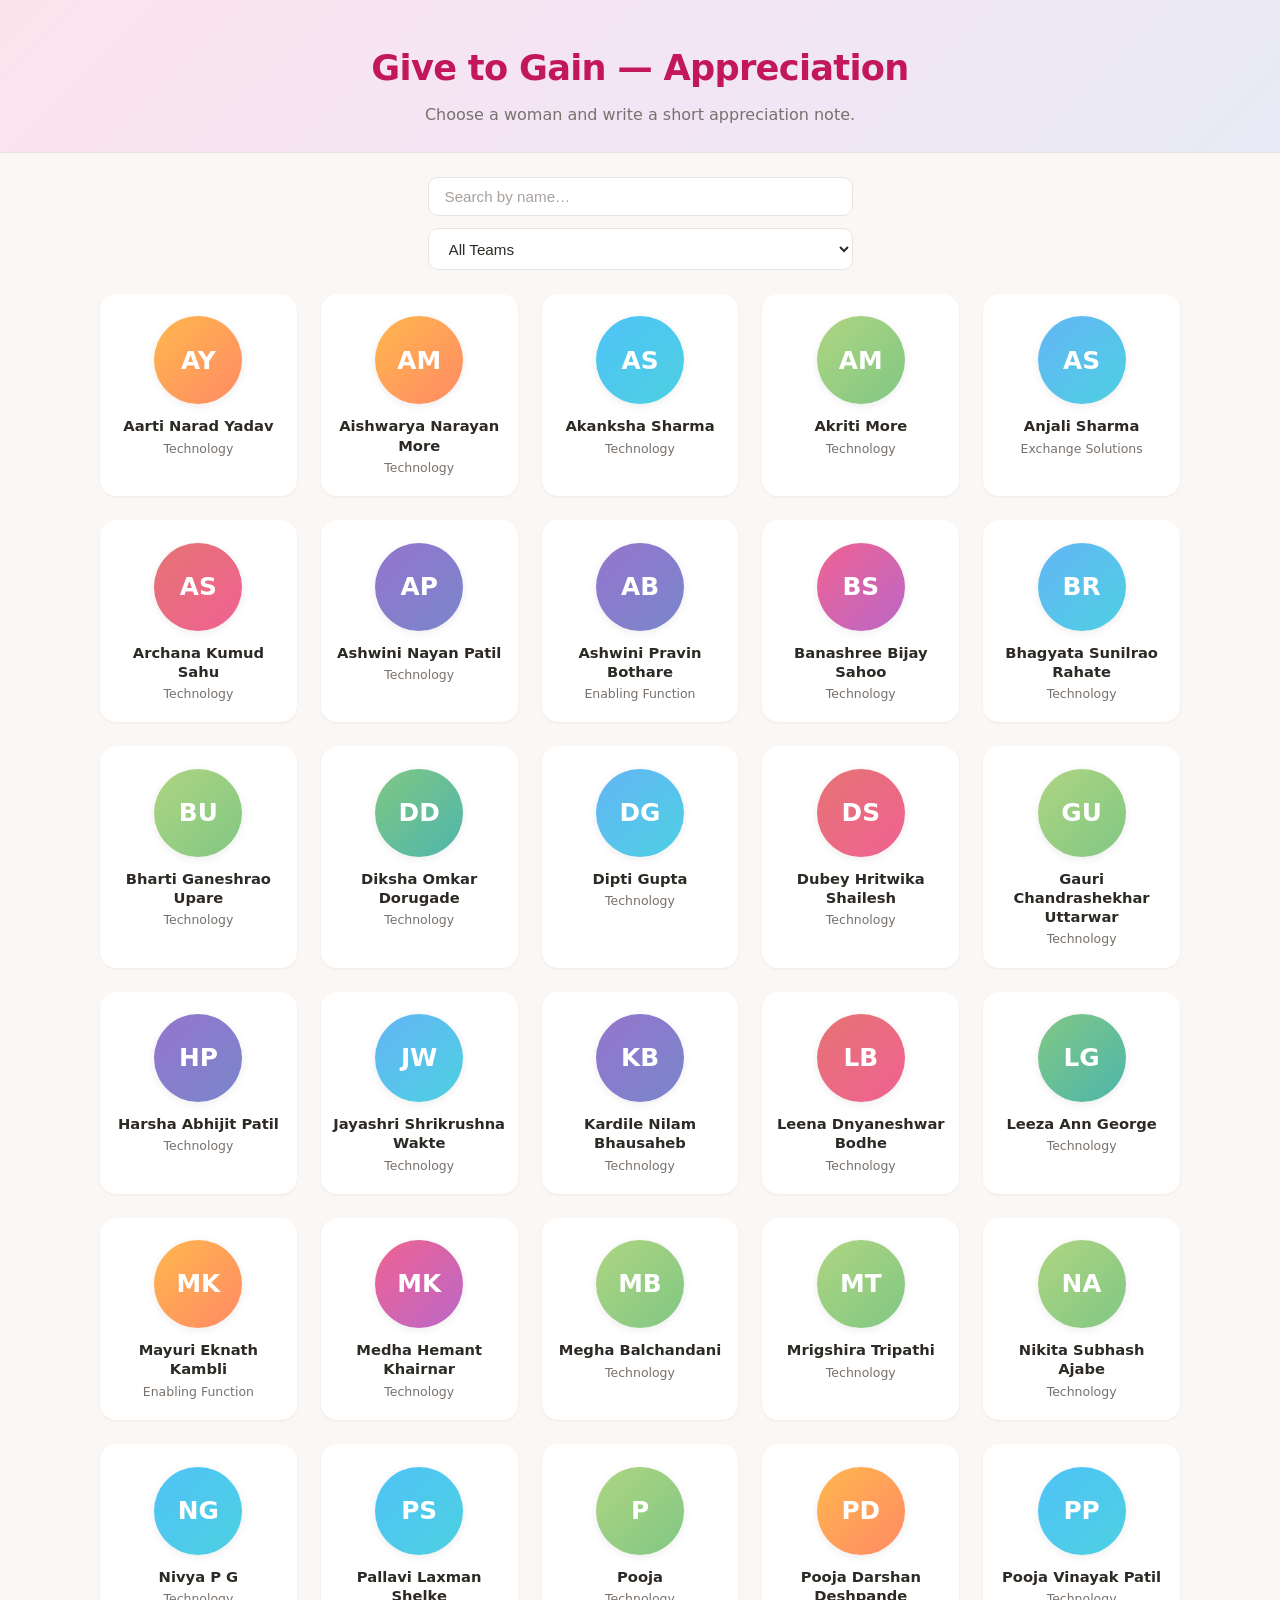
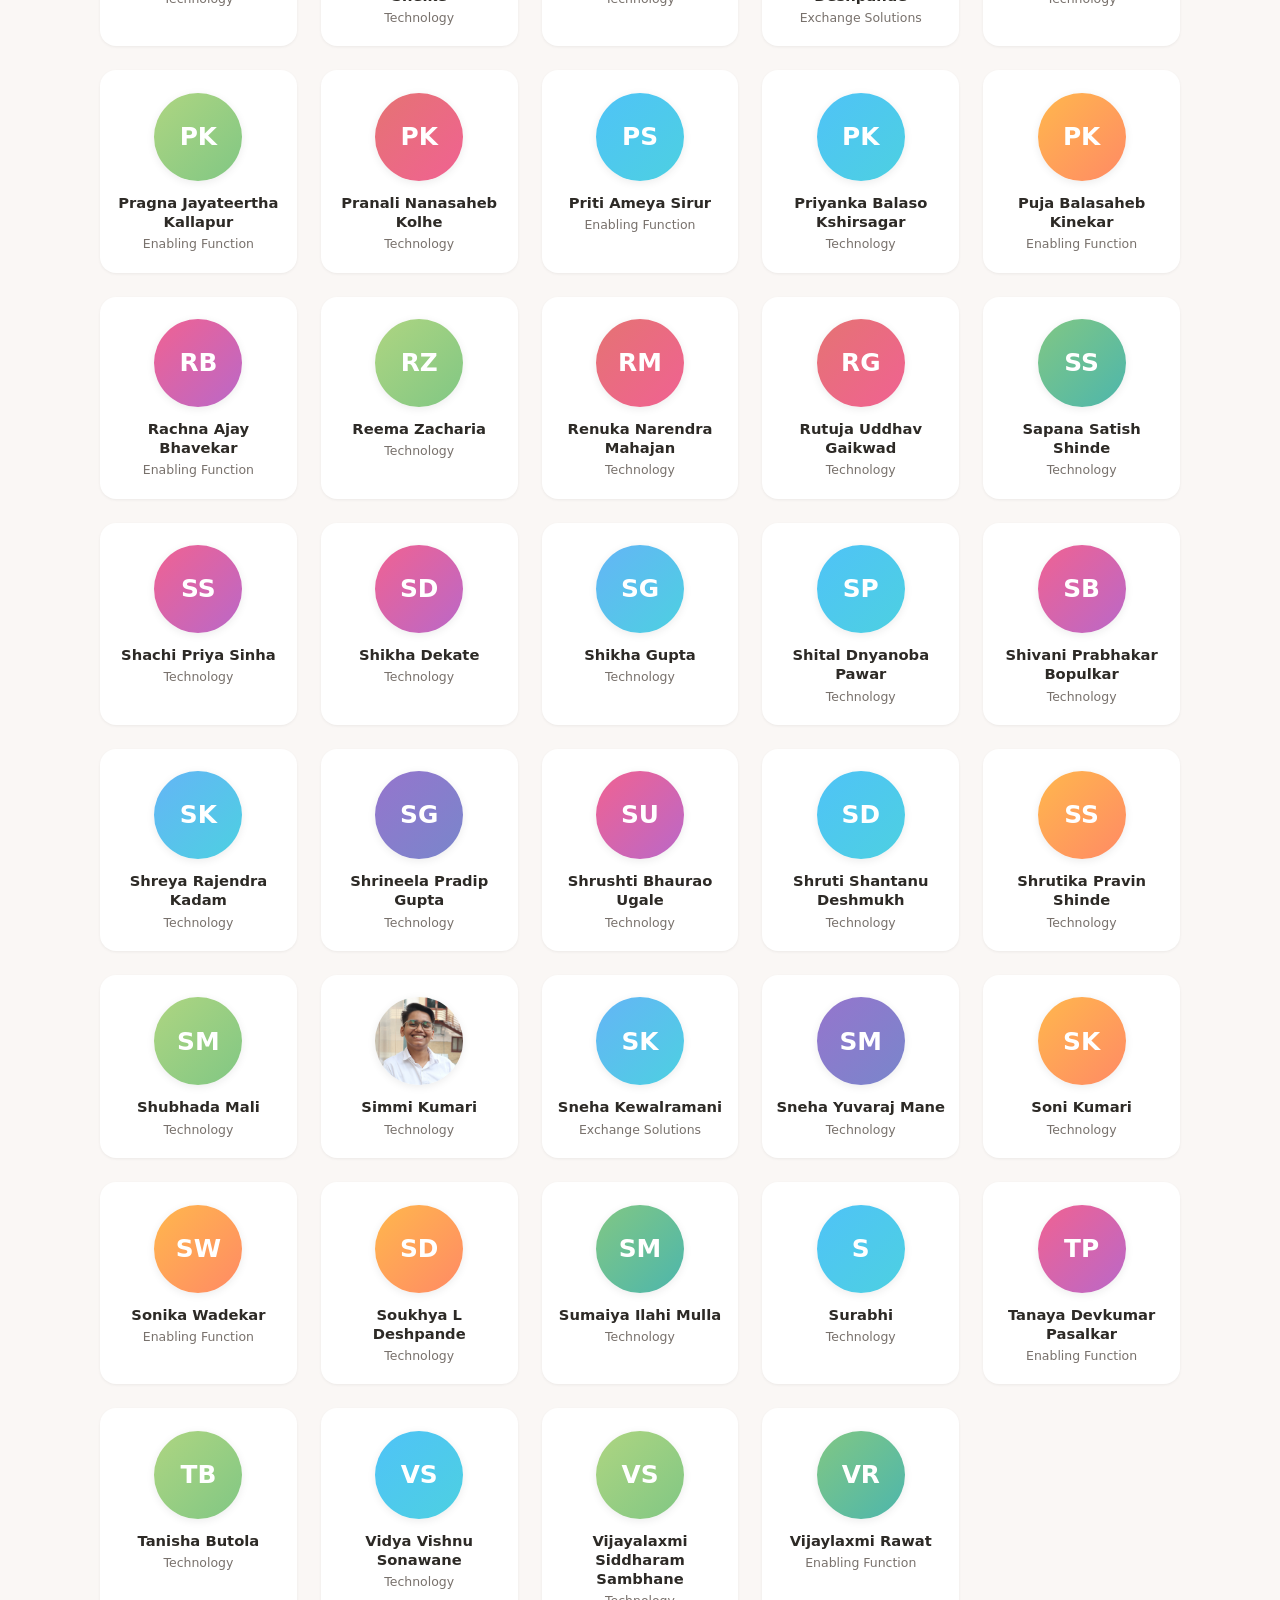
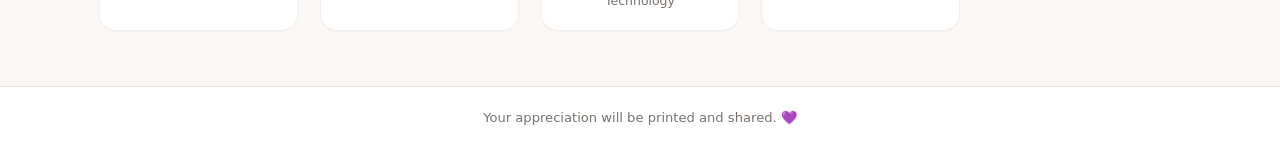
==== index.html @ d94547ea "first commit" ====
<!DOCTYPE html>
<html lang="en">
<head>
  <meta charset="UTF-8" />
  <meta name="viewport" content="width=device-width, initial-scale=1.0" />
  <title>Give to Gain — Women's Day Appreciation</title>
  <link rel="stylesheet" href="styles.css" />
  <link rel="icon" href="data:image/svg+xml,<svg xmlns='http://www.w3.org/2000/svg' viewBox='0 0 100 100'><text y='.9em' font-size='90'>💐</text></svg>" />
</head>
<body>

  <header class="site-header">
    <h1>Give to Gain — Appreciation</h1>
    <p class="subtitle">Choose a woman and write a short appreciation note.</p>
  </header>

  <div class="controls">
    <input
      type="text"
      id="search"
      placeholder="Search by name…"
      aria-label="Search by name"
    />
    <select id="team-filter" aria-label="Filter by team" hidden>
      <option value="">All Teams</option>
    </select>
  </div>

  <main class="grid-container">
    <div class="card-grid" id="card-grid"></div>
  </main>

  <footer class="site-footer">
    Your appreciation will be printed and shared. 💜
  </footer>

  <div class="toast-container" id="toast-container"></div>

  <script src="script.js"></script>
</body>
</html>
---- styles.css ----
/* ── Base & Reset ─────────────────────────────────────────── */
*,
*::before,
*::after {
  margin: 0;
  padding: 0;
  box-sizing: border-box;
}

:root {
  --clr-bg: #faf7f5;
  --clr-surface: #ffffff;
  --clr-text: #2d2a26;
  --clr-text-muted: #78716c;
  --clr-accent: #c2185b;
  --clr-accent-light: #f8bbd0;
  --clr-border: #e7e5e4;
  --radius: 16px;
  --shadow-sm: 0 1px 3px rgba(0, 0, 0, 0.06);
  --shadow-md: 0 4px 14px rgba(0, 0, 0, 0.08);
  --shadow-lg: 0 8px 30px rgba(0, 0, 0, 0.12);
  --transition: 0.25s cubic-bezier(0.4, 0, 0.2, 1);
}

html {
  font-size: 16px;
  scroll-behavior: smooth;
}

body {
  font-family: 'Segoe UI', system-ui, -apple-system, sans-serif;
  background: var(--clr-bg);
  color: var(--clr-text);
  line-height: 1.6;
  min-height: 100vh;
  display: flex;
  flex-direction: column;
}

/* ── Header ──────────────────────────────────────────────── */
.site-header {
  text-align: center;
  padding: 2.5rem 1.25rem 1.5rem;
  background: linear-gradient(135deg, #fce4ec 0%, #f3e5f5 50%, #e8eaf6 100%);
  border-bottom: 1px solid var(--clr-border);
}

.site-header h1 {
  font-size: 1.85rem;
  font-weight: 700;
  color: var(--clr-accent);
  letter-spacing: -0.02em;
}

.site-header .subtitle {
  margin-top: 0.35rem;
  font-size: 1rem;
  color: var(--clr-text-muted);
  max-width: 480px;
  margin-inline: auto;
}

/* ── Controls bar ────────────────────────────────────────── */
.controls {
  max-width: 960px;
  margin: 1.5rem auto 0;
  padding: 0 1.25rem;
  display: flex;
  flex-wrap: wrap;
  gap: 0.75rem;
}

.controls input[type="text"],
.controls select {
  flex: 1 1 200px;
  padding: 0.65rem 1rem;
  font-size: 0.95rem;
  border: 1px solid var(--clr-border);
  border-radius: 10px;
  background: var(--clr-surface);
  color: var(--clr-text);
  transition: border var(--transition), box-shadow var(--transition);
}

.controls input[type="text"]:focus,
.controls select:focus {
  outline: none;
  border-color: var(--clr-accent);
  box-shadow: 0 0 0 3px rgba(194, 24, 91, 0.15);
}

.controls input[type="text"]::placeholder {
  color: #a8a29e;
}

/* ── Grid ────────────────────────────────────────────────── */
.grid-container {
  flex: 1;
  max-width: 1120px;
  margin: 1.5rem auto;
  padding: 0 1.25rem 2rem;
  width: 100%;
}

.card-grid {
  display: grid;
  grid-template-columns: repeat(auto-fill, minmax(150px, 1fr));
  gap: 1.25rem;
}

.empty-state {
  grid-column: 1 / -1;
  text-align: center;
  padding: 3rem 1rem;
  color: var(--clr-text-muted);
  font-size: 1.05rem;
}

/* ── Card ────────────────────────────────────────────────── */
.card {
  position: relative;
  background: var(--clr-surface);
  border-radius: var(--radius);
  box-shadow: var(--shadow-sm);
  overflow: hidden;
  cursor: pointer;
  transition: transform var(--transition), box-shadow var(--transition);
  display: flex;
  flex-direction: column;
  align-items: center;
  padding: 1.4rem 0.75rem 1.15rem;
  text-decoration: none;
  color: inherit;
  outline-offset: 3px;
}

.card:hover,
.card:focus-visible {
  transform: translateY(-4px) scale(1.02);
  box-shadow: var(--shadow-lg);
}

.card:focus-visible {
  outline: 2px solid var(--clr-accent);
}

.card:active {
  transform: translateY(-1px) scale(1.0);
  box-shadow: var(--shadow-md);
}

/* ── Avatar (shared) ─────────────────────────────────────── */
.avatar-wrap {
  width: 88px;
  height: 88px;
  border-radius: 50%;
  overflow: hidden;
  flex-shrink: 0;
  margin-bottom: 0.75rem;
  box-shadow: 0 2px 8px rgba(0, 0, 0, 0.08);
}

.avatar-wrap img {
  width: 100%;
  height: 100%;
  object-fit: cover;
  display: block;
}

.avatar-initials {
  width: 100%;
  height: 100%;
  display: flex;
  align-items: center;
  justify-content: center;
  font-size: 1.55rem;
  font-weight: 600;
  color: #fff;
  user-select: none;
}

/* Gradient palette for initials avatars */
.grad-0 { background: linear-gradient(135deg, #f06292, #ba68c8); }
.grad-1 { background: linear-gradient(135deg, #64b5f6, #4dd0e1); }
.grad-2 { background: linear-gradient(135deg, #ffb74d, #ff8a65); }
.grad-3 { background: linear-gradient(135deg, #81c784, #4db6ac); }
.grad-4 { background: linear-gradient(135deg, #9575cd, #7986cb); }
.grad-5 { background: linear-gradient(135deg, #e57373, #f06292); }
.grad-6 { background: linear-gradient(135deg, #4fc3f7, #4dd0e1); }
.grad-7 { background: linear-gradient(135deg, #aed581, #81c784); }

/* ── Card text ───────────────────────────────────────────── */
.card-name {
  font-size: 0.92rem;
  font-weight: 600;
  text-align: center;
  line-height: 1.3;
}

.card-team {
  font-size: 0.78rem;
  color: var(--clr-text-muted);
  margin-top: 0.2rem;
  text-align: center;
}

/* ── Copy-link button ────────────────────────────────────── */
.copy-btn {
  position: absolute;
  top: 8px;
  right: 8px;
  width: 30px;
  height: 30px;
  border: none;
  border-radius: 8px;
  background: rgba(255, 255, 255, 0.85);
  backdrop-filter: blur(4px);
  cursor: pointer;
  display: flex;
  align-items: center;
  justify-content: center;
  opacity: 0;
  transition: opacity var(--transition), background var(--transition);
  color: var(--clr-text-muted);
  z-index: 2;
}

.card:hover .copy-btn,
.card:focus-within .copy-btn {
  opacity: 1;
}

.copy-btn:hover {
  background: var(--clr-accent-light);
  color: var(--clr-accent);
}

.copy-btn:focus-visible {
  opacity: 1;
  outline: 2px solid var(--clr-accent);
  outline-offset: 2px;
}

.copy-btn svg {
  width: 16px;
  height: 16px;
}

/* ── Toast ────────────────────────────────────────────────── */
.toast-container {
  position: fixed;
  bottom: 1.5rem;
  left: 50%;
  transform: translateX(-50%);
  z-index: 1000;
  display: flex;
  flex-direction: column;
  align-items: center;
  gap: 0.5rem;
  pointer-events: none;
}

.toast {
  background: var(--clr-text);
  color: #fff;
  padding: 0.55rem 1.1rem;
  border-radius: 10px;
  font-size: 0.85rem;
  box-shadow: var(--shadow-md);
  animation: toast-in 0.3s ease, toast-out 0.3s ease 1.8s forwards;
}

@keyframes toast-in {
  from { opacity: 0; transform: translateY(12px); }
  to   { opacity: 1; transform: translateY(0); }
}

@keyframes toast-out {
  from { opacity: 1; transform: translateY(0); }
  to   { opacity: 0; transform: translateY(-8px); }
}

/* ── Footer ──────────────────────────────────────────────── */
.site-footer {
  text-align: center;
  padding: 1.25rem 1rem;
  font-size: 0.82rem;
  color: var(--clr-text-muted);
  border-top: 1px solid var(--clr-border);
  background: var(--clr-surface);
}

/* ── Responsive ──────────────────────────────────────────── */
@media (min-width: 480px) {
  .card-grid {
    grid-template-columns: repeat(auto-fill, minmax(160px, 1fr));
  }
}

@media (min-width: 768px) {
  .site-header h1 {
    font-size: 2.2rem;
  }
  .card-grid {
    grid-template-columns: repeat(auto-fill, minmax(170px, 1fr));
    gap: 1.5rem;
  }
}

@media (min-width: 1024px) {
  .card-grid {
    grid-template-columns: repeat(auto-fill, minmax(175px, 1fr));
  }
}
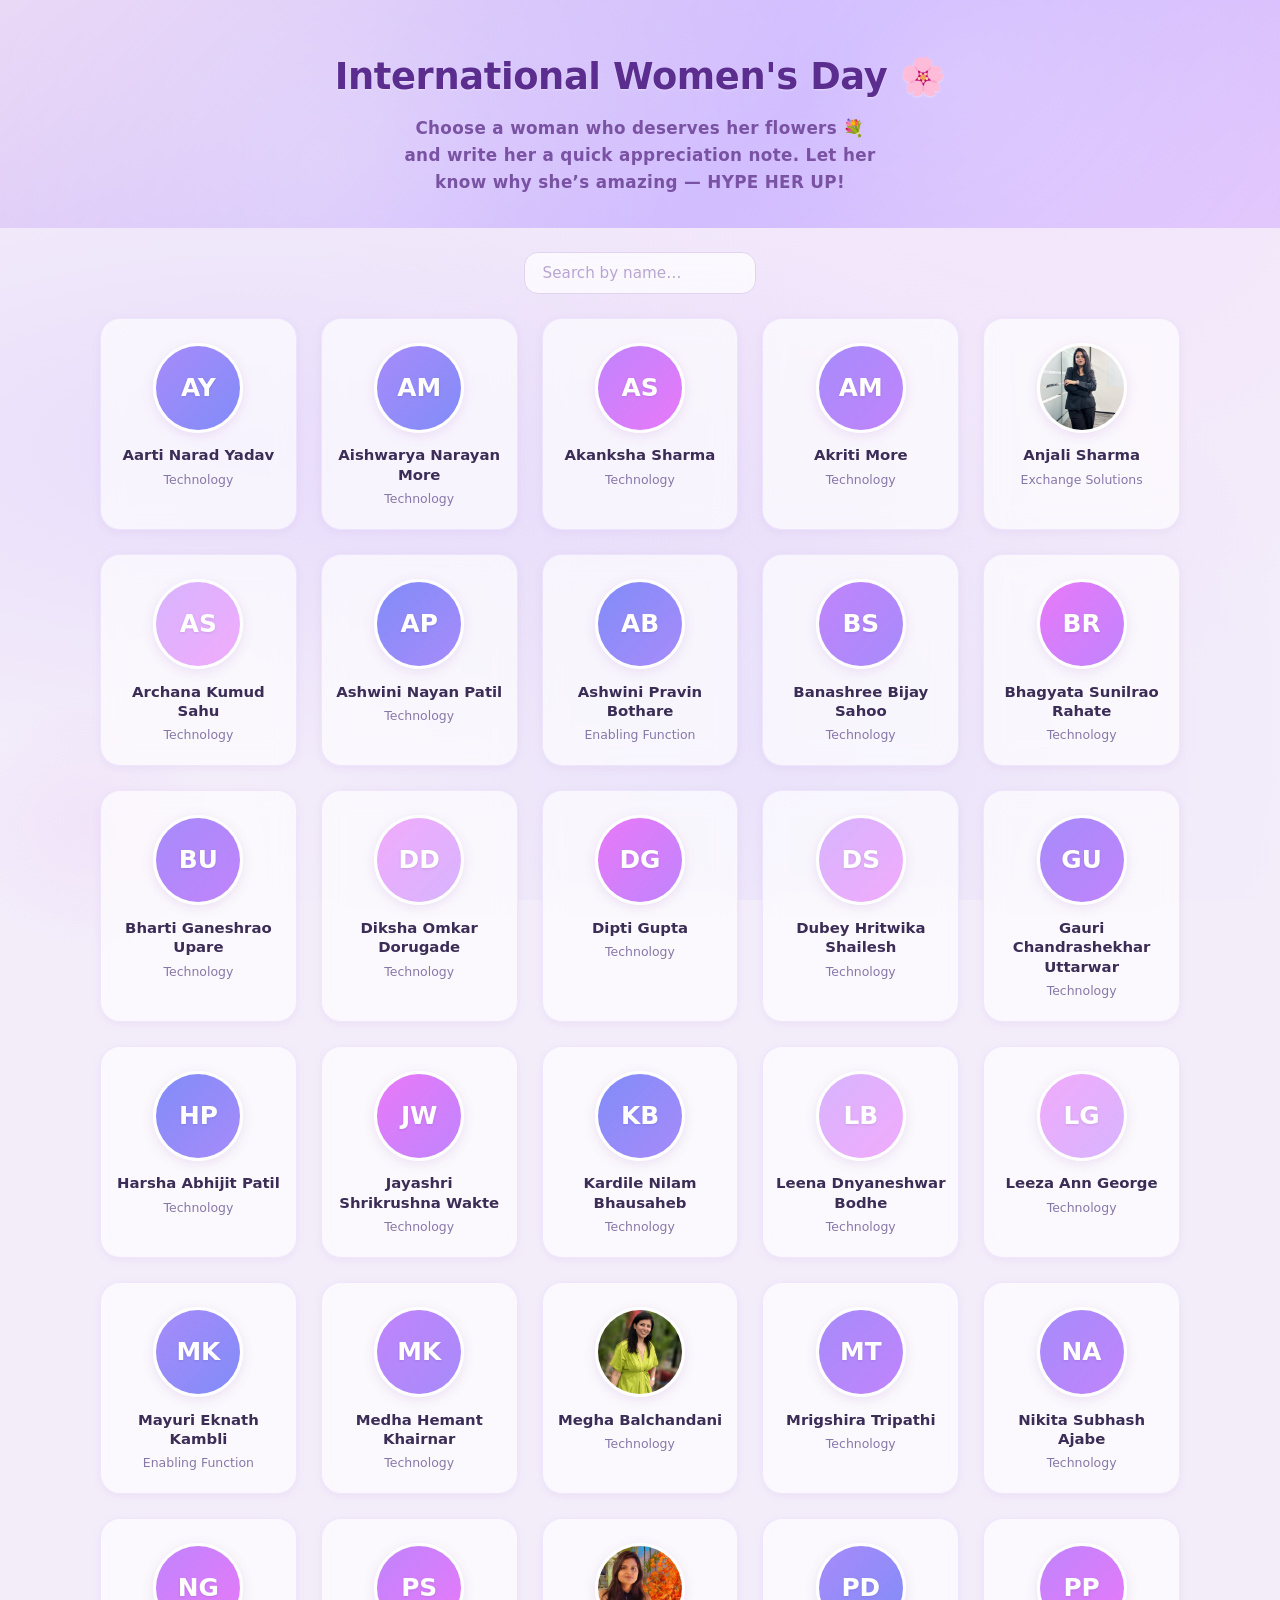
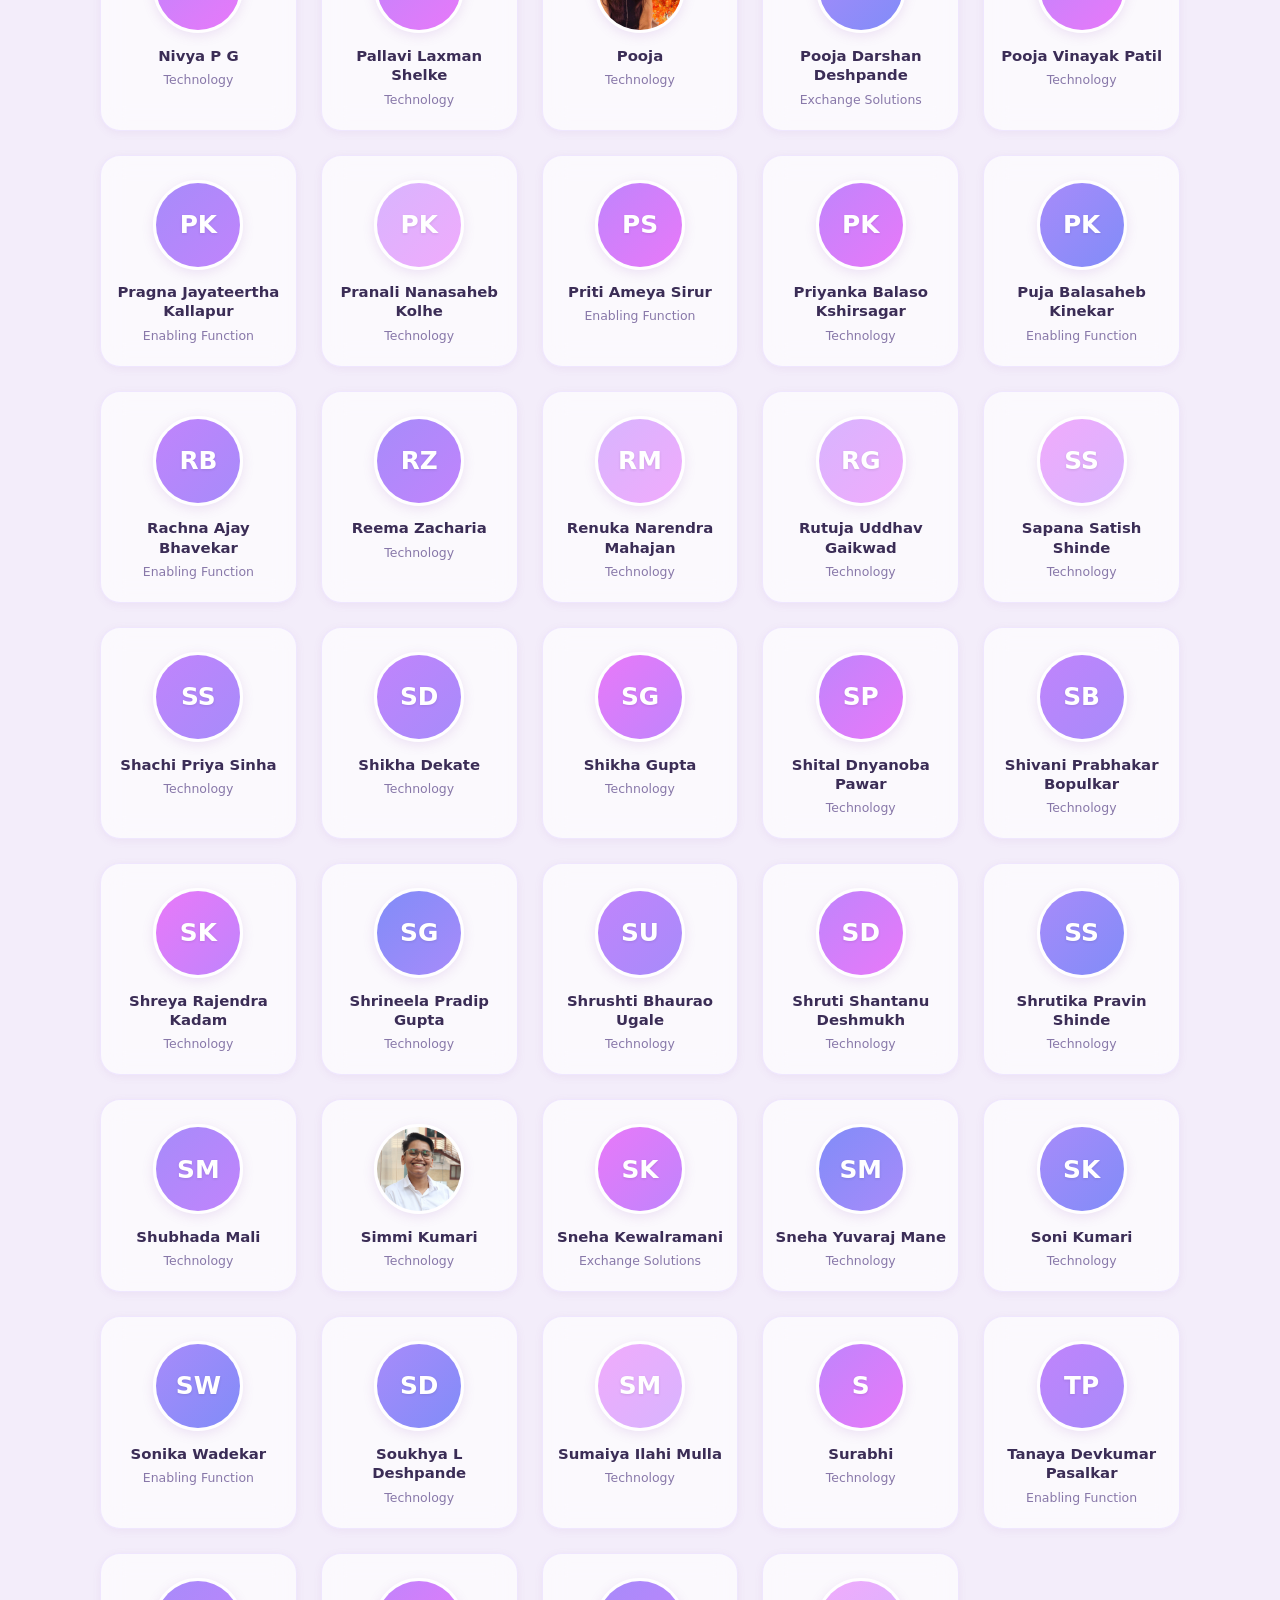
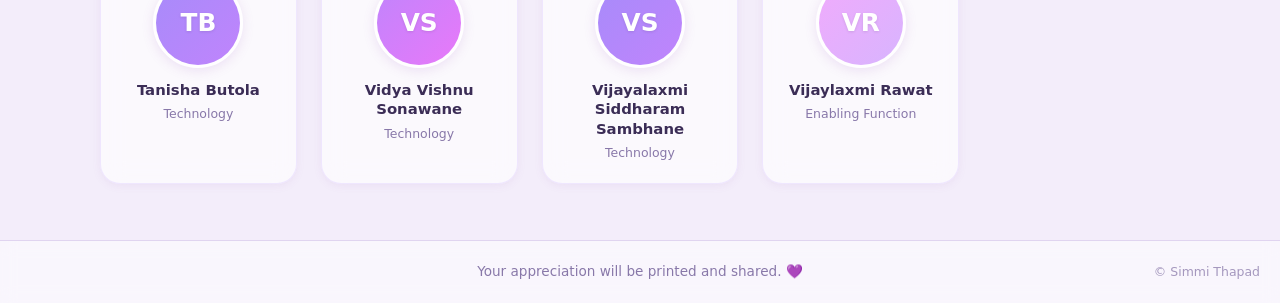
==== commit 7bbed6c0: "first commit" ====
--- a/index.html
+++ b/index.html
@@ -10,8 +10,9 @@
 <body>
 
   <header class="site-header">
-    <h1>Give to Gain — Appreciation</h1>
-    <p class="subtitle">Choose a woman and write a short appreciation note.</p>
+    <h1 class="header-emoji">International Women's Day 🌸</h1>
+    <p class="subtitle">Choose a woman who deserves her flowers 💐 and write her a quick appreciation note.
+      Let her know why she’s amazing — HYPE HER UP!</p>
   </header>
 
   <div class="controls">
@@ -21,7 +22,7 @@
       placeholder="Search by name…"
       aria-label="Search by name"
     />
-    <select id="team-filter" aria-label="Filter by team" hidden>
+    <select id="team-filter" aria-label="Filter by team" hidden style="display:none !important;">
       <option value="">All Teams</option>
     </select>
   </div>
@@ -32,6 +33,7 @@
 
   <footer class="site-footer">
     Your appreciation will be printed and shared. 💜
+    <span class="copyright">© Simmi Thapad</span>
   </footer>
 
   <div class="toast-container" id="toast-container"></div>
--- a/styles.css
+++ b/styles.css
@@ -7,19 +7,27 @@
   box-sizing: border-box;
 }
 
+@import url('https://fonts.googleapis.com/css2?family=Quicksand:wght@400;500;600;700&display=swap');
+
 :root {
-  --clr-bg: #faf7f5;
-  --clr-surface: #ffffff;
-  --clr-text: #2d2a26;
-  --clr-text-muted: #78716c;
-  --clr-accent: #c2185b;
-  --clr-accent-light: #f8bbd0;
-  --clr-border: #e7e5e4;
-  --radius: 16px;
-  --shadow-sm: 0 1px 3px rgba(0, 0, 0, 0.06);
-  --shadow-md: 0 4px 14px rgba(0, 0, 0, 0.08);
-  --shadow-lg: 0 8px 30px rgba(0, 0, 0, 0.12);
-  --transition: 0.25s cubic-bezier(0.4, 0, 0.2, 1);
+  --clr-bg: #f3edfa;
+  --clr-surface: #ffffffcc;
+  --clr-text: #3b2d56;
+  --clr-text-muted: #8878a9;
+  --clr-accent: #9b59b6;
+  --clr-accent-light: #e8d5f5;
+  --clr-accent-glow: rgba(155, 89, 182, 0.2);
+  --clr-border: #e0d4f0;
+  --clr-lavender: #c9b1ff;
+  --clr-soft-pink: #f2d9f7;
+  --clr-lilac: #dcc8f5;
+  --radius: 20px;
+  --radius-lg: 28px;
+  --shadow-sm: 0 2px 8px rgba(155, 89, 182, 0.08);
+  --shadow-md: 0 6px 20px rgba(155, 89, 182, 0.12);
+  --shadow-lg: 0 12px 36px rgba(155, 89, 182, 0.16);
+  --shadow-glow: 0 0 20px rgba(155, 89, 182, 0.1);
+  --transition: 0.3s cubic-bezier(0.4, 0, 0.2, 1);
 }
 
 html {
@@ -28,8 +36,13 @@
 }
 
 body {
-  font-family: 'Segoe UI', system-ui, -apple-system, sans-serif;
+  font-family: 'Quicksand', 'Segoe UI', system-ui, -apple-system, sans-serif;
   background: var(--clr-bg);
+  background-image:
+    radial-gradient(ellipse at 20% 50%, rgba(200, 170, 255, 0.25) 0%, transparent 50%),
+    radial-gradient(ellipse at 80% 20%, rgba(240, 200, 255, 0.2) 0%, transparent 50%),
+    radial-gradient(ellipse at 60% 80%, rgba(180, 160, 255, 0.15) 0%, transparent 50%);
+  background-attachment: fixed;
   color: var(--clr-text);
   line-height: 1.6;
   min-height: 100vh;
@@ -37,31 +50,94 @@
   flex-direction: column;
 }
 
+/* ── Floating decorative dots ────────────────────────────── */
+body::before,
+body::after {
+  content: '';
+  position: fixed;
+  border-radius: 50%;
+  pointer-events: none;
+  z-index: 0;
+  opacity: 0.15;
+}
+
+body::before {
+  width: 300px;
+  height: 300px;
+  background: radial-gradient(circle, #c9b1ff, transparent 70%);
+  top: -80px;
+  right: -60px;
+}
+
+body::after {
+  width: 250px;
+  height: 250px;
+  background: radial-gradient(circle, #e8b4f8, transparent 70%);
+  bottom: -50px;
+  left: -40px;
+}
+
 /* ── Header ──────────────────────────────────────────────── */
 .site-header {
+  position: relative;
   text-align: center;
-  padding: 2.5rem 1.25rem 1.5rem;
-  background: linear-gradient(135deg, #fce4ec 0%, #f3e5f5 50%, #e8eaf6 100%);
-  border-bottom: 1px solid var(--clr-border);
+  padding: 3rem 1.25rem 2rem;
+  background: linear-gradient(135deg, #e8d5f5 0%, #d4bff9 30%, #c9b1ff 60%, #e0c3fc 100%);
+  border-bottom: none;
+  overflow: hidden;
+  z-index: 1;
+}
+
+.site-header::before {
+  content: '';
+  position: absolute;
+  inset: 0;
+  background:
+    radial-gradient(circle at 25% 70%, rgba(255, 255, 255, 0.3) 0%, transparent 50%),
+    radial-gradient(circle at 75% 30%, rgba(255, 255, 255, 0.25) 0%, transparent 50%);
+  pointer-events: none;
+}
+
+.site-header::after {
+  content: none;
+}
+
+.header-emoji {
+  position: relative;
+  font-size: 2rem;
+  margin-bottom: 0.3rem;
+  animation: float 3s ease-in-out infinite;
+}
+
+@keyframes float {
+  0%, 100% { transform: translateY(0); }
+  50%      { transform: translateY(-6px); }
 }
 
 .site-header h1 {
-  font-size: 1.85rem;
+  position: relative;
+  font-size: 2rem;
   font-weight: 700;
-  color: var(--clr-accent);
-  letter-spacing: -0.02em;
+  color: #5b2d8e;
+  letter-spacing: -0.01em;
+  text-shadow: 0 1px 2px rgba(255, 255, 255, 0.4);
 }
 
 .site-header .subtitle {
-  margin-top: 0.35rem;
-  font-size: 1rem;
-  color: var(--clr-text-muted);
+  position: relative;
+  margin-top: 0.5rem;
+  font-size: 1.05rem;
+  font-weight: 600;
+  color: #7a52a3;
   max-width: 480px;
   margin-inline: auto;
+  letter-spacing: 0.02em;
 }
 
 /* ── Controls bar ────────────────────────────────────────── */
 .controls {
+  position: relative;
+  z-index: 1;
   max-width: 960px;
   margin: 1.5rem auto 0;
   padding: 0 1.25rem;
@@ -73,28 +149,33 @@
 .controls input[type="text"],
 .controls select {
   flex: 1 1 200px;
-  padding: 0.65rem 1rem;
+  padding: 0.7rem 1.1rem;
   font-size: 0.95rem;
-  border: 1px solid var(--clr-border);
-  border-radius: 10px;
-  background: var(--clr-surface);
+  font-family: inherit;
+  border: 1.5px solid var(--clr-border);
+  border-radius: 14px;
+  background: rgba(255, 255, 255, 0.7);
+  backdrop-filter: blur(8px);
   color: var(--clr-text);
-  transition: border var(--transition), box-shadow var(--transition);
+  transition: border var(--transition), box-shadow var(--transition), background var(--transition);
 }
 
 .controls input[type="text"]:focus,
 .controls select:focus {
   outline: none;
-  border-color: var(--clr-accent);
-  box-shadow: 0 0 0 3px rgba(194, 24, 91, 0.15);
+  border-color: var(--clr-lavender);
+  background: rgba(255, 255, 255, 0.9);
+  box-shadow: 0 0 0 3px var(--clr-accent-glow), var(--shadow-glow);
 }
 
 .controls input[type="text"]::placeholder {
-  color: #a8a29e;
+  color: #b8a5d3;
 }
 
 /* ── Grid ────────────────────────────────────────────────── */
 .grid-container {
+  position: relative;
+  z-index: 1;
   flex: 1;
   max-width: 1120px;
   margin: 1.5rem auto;
@@ -114,21 +195,24 @@
   padding: 3rem 1rem;
   color: var(--clr-text-muted);
   font-size: 1.05rem;
+  font-weight: 500;
 }
 
 /* ── Card ────────────────────────────────────────────────── */
 .card {
   position: relative;
-  background: var(--clr-surface);
+  background: rgba(255, 255, 255, 0.65);
+  backdrop-filter: blur(12px);
+  border: 1.5px solid rgba(201, 177, 255, 0.25);
   border-radius: var(--radius);
   box-shadow: var(--shadow-sm);
   overflow: hidden;
   cursor: pointer;
-  transition: transform var(--transition), box-shadow var(--transition);
+  transition: transform var(--transition), box-shadow var(--transition), border-color var(--transition), background var(--transition);
   display: flex;
   flex-direction: column;
   align-items: center;
-  padding: 1.4rem 0.75rem 1.15rem;
+  padding: 1.5rem 0.75rem 1.25rem;
   text-decoration: none;
   color: inherit;
   outline-offset: 3px;
@@ -136,8 +220,10 @@
 
 .card:hover,
 .card:focus-visible {
-  transform: translateY(-4px) scale(1.02);
-  box-shadow: var(--shadow-lg);
+  transform: translateY(-6px) scale(1.03);
+  box-shadow: var(--shadow-lg), var(--shadow-glow);
+  background: rgba(255, 255, 255, 0.85);
+  border-color: rgba(201, 177, 255, 0.5);
 }
 
 .card:focus-visible {
@@ -145,19 +231,26 @@
 }
 
 .card:active {
-  transform: translateY(-1px) scale(1.0);
+  transform: translateY(-2px) scale(1.01);
   box-shadow: var(--shadow-md);
 }
 
 /* ── Avatar (shared) ─────────────────────────────────────── */
 .avatar-wrap {
-  width: 88px;
-  height: 88px;
+  width: 90px;
+  height: 90px;
   border-radius: 50%;
   overflow: hidden;
   flex-shrink: 0;
-  margin-bottom: 0.75rem;
-  box-shadow: 0 2px 8px rgba(0, 0, 0, 0.08);
+  margin-bottom: 0.85rem;
+  box-shadow: 0 3px 12px rgba(155, 89, 182, 0.15);
+  border: 3px solid rgba(255, 255, 255, 0.8);
+  transition: transform var(--transition), box-shadow var(--transition);
+}
+
+.card:hover .avatar-wrap {
+  transform: scale(1.05);
+  box-shadow: 0 4px 16px rgba(155, 89, 182, 0.25);
 }
 
 .avatar-wrap img {
@@ -174,33 +267,36 @@
   align-items: center;
   justify-content: center;
   font-size: 1.55rem;
-  font-weight: 600;
+  font-weight: 700;
   color: #fff;
   user-select: none;
-}
-
-/* Gradient palette for initials avatars */
-.grad-0 { background: linear-gradient(135deg, #f06292, #ba68c8); }
-.grad-1 { background: linear-gradient(135deg, #64b5f6, #4dd0e1); }
-.grad-2 { background: linear-gradient(135deg, #ffb74d, #ff8a65); }
-.grad-3 { background: linear-gradient(135deg, #81c784, #4db6ac); }
-.grad-4 { background: linear-gradient(135deg, #9575cd, #7986cb); }
-.grad-5 { background: linear-gradient(135deg, #e57373, #f06292); }
-.grad-6 { background: linear-gradient(135deg, #4fc3f7, #4dd0e1); }
-.grad-7 { background: linear-gradient(135deg, #aed581, #81c784); }
+  text-shadow: 0 1px 3px rgba(0, 0, 0, 0.1);
+}
+
+/* Lavender-themed gradient palette for initials avatars */
+.grad-0 { background: linear-gradient(135deg, #c084fc, #a78bfa); }
+.grad-1 { background: linear-gradient(135deg, #e879f9, #c084fc); }
+.grad-2 { background: linear-gradient(135deg, #a78bfa, #818cf8); }
+.grad-3 { background: linear-gradient(135deg, #f0abfc, #d8b4fe); }
+.grad-4 { background: linear-gradient(135deg, #818cf8, #a78bfa); }
+.grad-5 { background: linear-gradient(135deg, #d8b4fe, #f0abfc); }
+.grad-6 { background: linear-gradient(135deg, #c084fc, #e879f9); }
+.grad-7 { background: linear-gradient(135deg, #a78bfa, #c084fc); }
 
 /* ── Card text ───────────────────────────────────────────── */
 .card-name {
-  font-size: 0.92rem;
-  font-weight: 600;
+  font-size: 0.93rem;
+  font-weight: 700;
   text-align: center;
   line-height: 1.3;
+  color: var(--clr-text);
 }
 
 .card-team {
   font-size: 0.78rem;
+  font-weight: 500;
   color: var(--clr-text-muted);
-  margin-top: 0.2rem;
+  margin-top: 0.25rem;
   text-align: center;
 }
 
@@ -209,18 +305,18 @@
   position: absolute;
   top: 8px;
   right: 8px;
-  width: 30px;
-  height: 30px;
+  width: 32px;
+  height: 32px;
   border: none;
-  border-radius: 8px;
-  background: rgba(255, 255, 255, 0.85);
-  backdrop-filter: blur(4px);
+  border-radius: 10px;
+  background: rgba(255, 255, 255, 0.8);
+  backdrop-filter: blur(6px);
   cursor: pointer;
   display: flex;
   align-items: center;
   justify-content: center;
   opacity: 0;
-  transition: opacity var(--transition), background var(--transition);
+  transition: opacity var(--transition), background var(--transition), transform var(--transition);
   color: var(--clr-text-muted);
   z-index: 2;
 }
@@ -233,6 +329,7 @@
 .copy-btn:hover {
   background: var(--clr-accent-light);
   color: var(--clr-accent);
+  transform: scale(1.1);
 }
 
 .copy-btn:focus-visible {
@@ -261,33 +358,64 @@
 }
 
 .toast {
-  background: var(--clr-text);
+  background: linear-gradient(135deg, #7c3aed, #9b59b6);
   color: #fff;
-  padding: 0.55rem 1.1rem;
-  border-radius: 10px;
+  padding: 0.6rem 1.2rem;
+  border-radius: 12px;
   font-size: 0.85rem;
+  font-weight: 600;
+  font-family: inherit;
   box-shadow: var(--shadow-md);
   animation: toast-in 0.3s ease, toast-out 0.3s ease 1.8s forwards;
 }
 
 @keyframes toast-in {
-  from { opacity: 0; transform: translateY(12px); }
-  to   { opacity: 1; transform: translateY(0); }
+  from { opacity: 0; transform: translateY(12px) scale(0.95); }
+  to   { opacity: 1; transform: translateY(0) scale(1); }
 }
 
 @keyframes toast-out {
-  from { opacity: 1; transform: translateY(0); }
-  to   { opacity: 0; transform: translateY(-8px); }
+  from { opacity: 1; transform: translateY(0) scale(1); }
+  to   { opacity: 0; transform: translateY(-8px) scale(0.95); }
 }
 
 /* ── Footer ──────────────────────────────────────────────── */
 .site-footer {
+  position: relative;
+  z-index: 1;
+  display: flex;
+  flex-direction: column;
+  align-items: center;
+  gap: 0.35rem;
+  padding: 1.25rem 1rem;
+  font-size: 0.85rem;
+  font-weight: 500;
+  color: var(--clr-text-muted);
+  border-top: 1.5px solid var(--clr-border);
+  background: rgba(255, 255, 255, 0.5);
+  backdrop-filter: blur(8px);
   text-align: center;
-  padding: 1.25rem 1rem;
-  font-size: 0.82rem;
+}
+
+.copyright {
+  font-size: 0.78rem;
   color: var(--clr-text-muted);
-  border-top: 1px solid var(--clr-border);
-  background: var(--clr-surface);
+  font-weight: 500;
+  opacity: 0.75;
+}
+
+@media (min-width: 600px) {
+  .site-footer {
+    flex-direction: row;
+    justify-content: center;
+  }
+
+  .copyright {
+    position: absolute;
+    right: 1.25rem;
+    top: 50%;
+    transform: translateY(-50%);
+  }
 }
 
 /* ── Responsive ──────────────────────────────────────────── */
@@ -299,7 +427,7 @@
 
 @media (min-width: 768px) {
   .site-header h1 {
-    font-size: 2.2rem;
+    font-size: 2.3rem;
   }
   .card-grid {
     grid-template-columns: repeat(auto-fill, minmax(170px, 1fr));
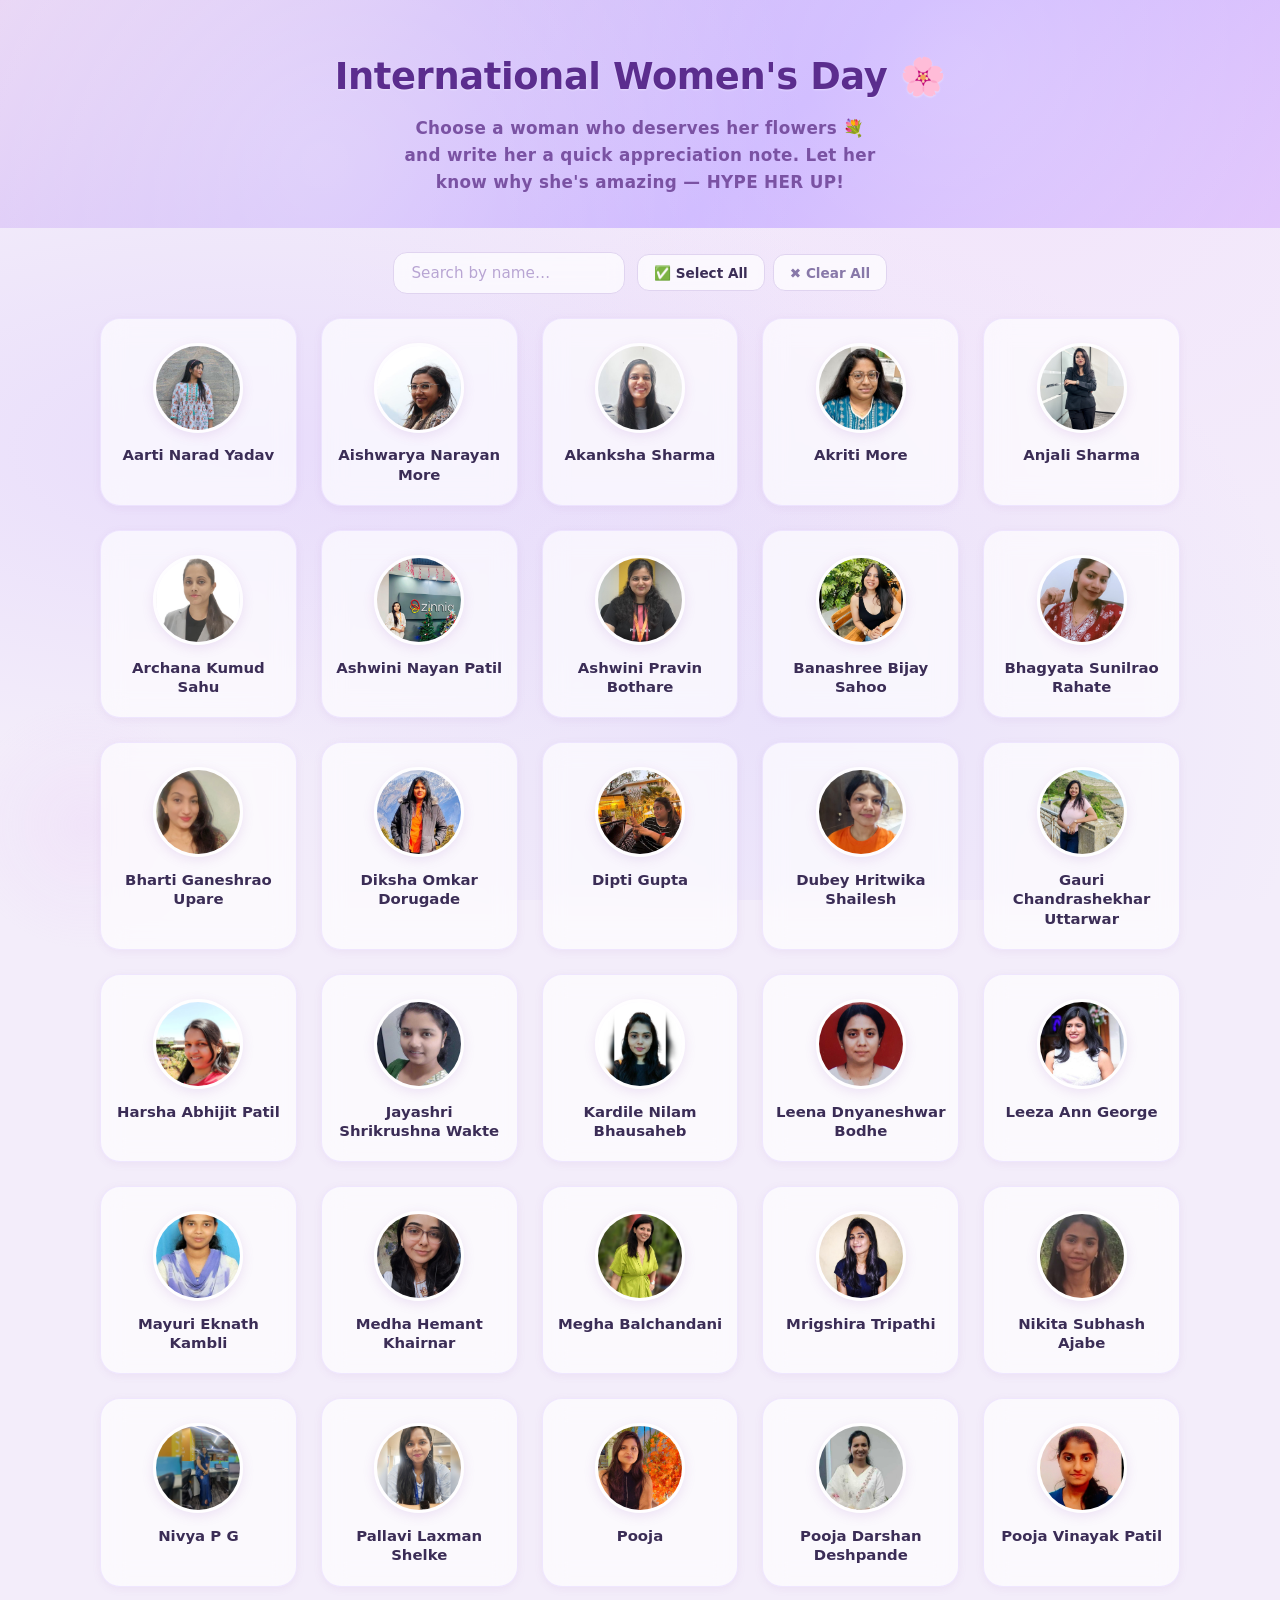
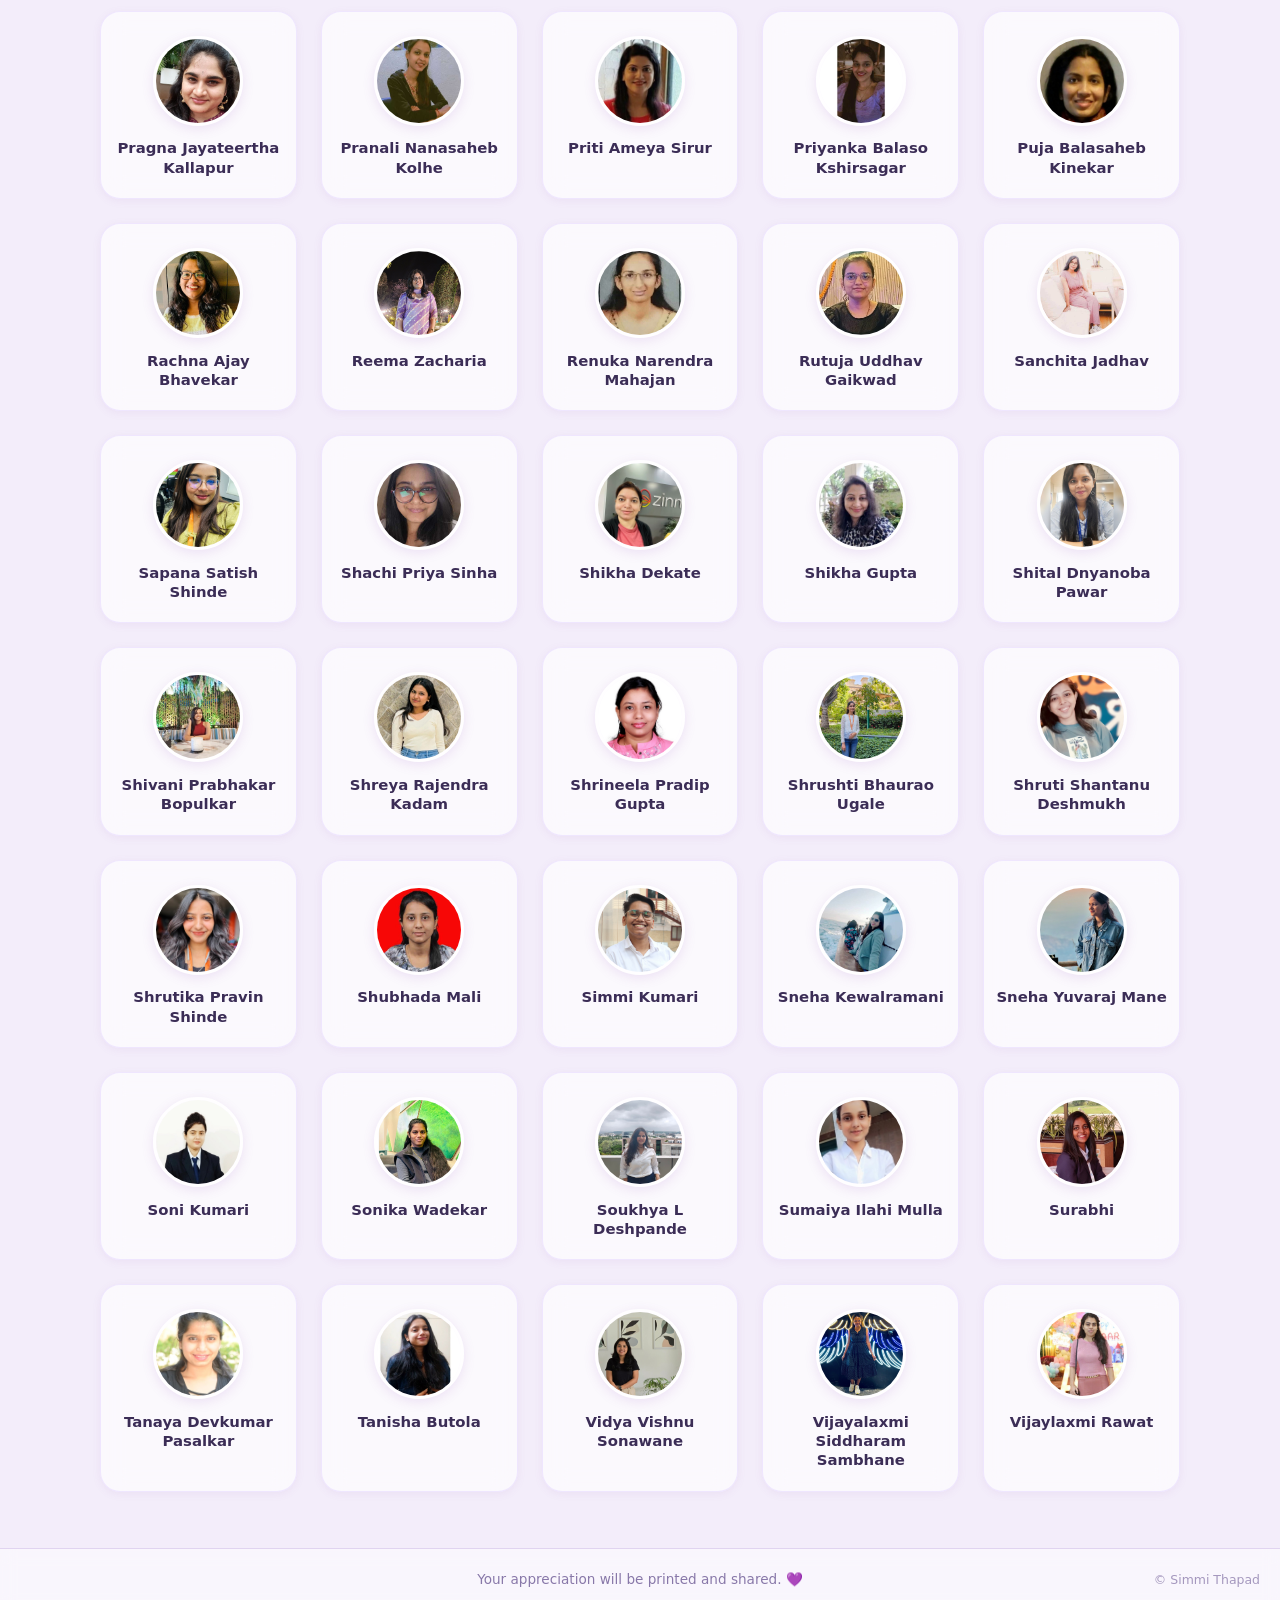
==== commit 7eb5f8e6: "added checkbox" ====
--- a/index.html
+++ b/index.html
@@ -12,7 +12,7 @@
   <header class="site-header">
     <h1 class="header-emoji">International Women's Day 🌸</h1>
     <p class="subtitle">Choose a woman who deserves her flowers 💐 and write her a quick appreciation note.
-      Let her know why she’s amazing — HYPE HER UP!</p>
+      Let her know why she's amazing — HYPE HER UP!</p>
   </header>
 
   <div class="controls">
@@ -25,6 +25,10 @@
     <select id="team-filter" aria-label="Filter by team" hidden style="display:none !important;">
       <option value="">All Teams</option>
     </select>
+    <div class="select-actions">
+      <button class="btn-select btn-select-all" id="btn-select-all">✅ Select All</button>
+      <button class="btn-select btn-clear-all" id="btn-clear-all">✖ Clear All</button>
+    </div>
   </div>
 
   <main class="grid-container">
@@ -36,6 +40,10 @@
     <span class="copyright">© Simmi Thapad</span>
   </footer>
 
+  <button class="float-btn" id="float-btn" aria-label="Appreciate selected women">
+    💌 Appreciate <span class="float-btn-count" id="float-btn-count">0</span> queens
+  </button>
+
   <div class="toast-container" id="toast-container"></div>
 
   <script src="script.js"></script>
--- a/styles.css
+++ b/styles.css
@@ -144,6 +144,45 @@
   display: flex;
   flex-wrap: wrap;
   gap: 0.75rem;
+  align-items: center;
+}
+
+/* ── Select All / Clear All ──────────────────────────────── */
+.select-actions {
+  display: flex;
+  gap: 0.5rem;
+  flex-shrink: 0;
+}
+
+.btn-select {
+  padding: 0.6rem 1rem;
+  font-size: 0.85rem;
+  font-family: inherit;
+  font-weight: 600;
+  border: 1.5px solid var(--clr-border);
+  border-radius: 12px;
+  background: rgba(255, 255, 255, 0.7);
+  backdrop-filter: blur(8px);
+  color: var(--clr-text);
+  cursor: pointer;
+  transition: all var(--transition);
+  white-space: nowrap;
+}
+
+.btn-select-all:hover {
+  border-color: var(--clr-accent);
+  background: var(--clr-accent-light);
+  color: var(--clr-accent);
+}
+
+.btn-clear-all {
+  color: var(--clr-text-muted);
+}
+
+.btn-clear-all:hover {
+  border-color: #e0a0a0;
+  background: #fdeaea;
+  color: #c0392b;
 }
 
 .controls input[type="text"],
@@ -300,6 +339,103 @@
   text-align: center;
 }
 
+/* ── Card selected state ─────────────────────────────────── */
+.card.selected {
+  border-color: var(--clr-accent);
+  background: rgba(232, 213, 245, 0.75);
+  box-shadow: var(--shadow-md), 0 0 0 3px var(--clr-accent-glow);
+  transform: translateY(-4px) scale(1.02);
+}
+
+.card.selected .avatar-wrap {
+  border-color: var(--clr-lavender);
+  box-shadow: 0 0 0 3px rgba(155, 89, 182, 0.2);
+}
+
+/* ── Check overlay ───────────────────────────────────────── */
+.check-overlay {
+  position: absolute;
+  top: 8px;
+  left: 8px;
+  width: 26px;
+  height: 26px;
+  border-radius: 50%;
+  background: var(--clr-accent);
+  display: flex;
+  align-items: center;
+  justify-content: center;
+  opacity: 0;
+  transform: scale(0.4);
+  transition: opacity var(--transition), transform var(--transition);
+  color: #fff;
+  z-index: 2;
+  pointer-events: none;
+}
+
+.check-overlay svg {
+  width: 13px;
+  height: 13px;
+}
+
+.card.selected .check-overlay {
+  opacity: 1;
+  transform: scale(1);
+}
+
+/* ── Floating appreciate button ──────────────────────────── */
+.float-btn {
+  position: fixed;
+  bottom: 2rem;
+  left: 50%;
+  transform: translateX(-50%) translateY(120px);
+  z-index: 500;
+  display: flex;
+  align-items: center;
+  gap: 0.5rem;
+  padding: 0.9rem 1.75rem;
+  font-family: inherit;
+  font-size: 1rem;
+  font-weight: 700;
+  color: #fff;
+  background: linear-gradient(135deg, #9b59b6, #7c3aed);
+  border: none;
+  border-radius: 50px;
+  cursor: pointer;
+  box-shadow: 0 8px 28px rgba(124, 58, 237, 0.4);
+  transition: transform 0.4s cubic-bezier(0.34, 1.56, 0.64, 1), box-shadow var(--transition), opacity var(--transition);
+  opacity: 0;
+  pointer-events: none;
+  white-space: nowrap;
+}
+
+.float-btn.visible {
+  opacity: 1;
+  pointer-events: auto;
+  transform: translateX(-50%) translateY(0);
+}
+
+.float-btn:hover {
+  box-shadow: 0 12px 36px rgba(124, 58, 237, 0.5);
+  transform: translateX(-50%) translateY(-4px);
+}
+
+.float-btn-count {
+  display: inline-flex;
+  align-items: center;
+  justify-content: center;
+  min-width: 26px;
+  height: 26px;
+  padding: 0 4px;
+  background: rgba(255, 255, 255, 0.3);
+  border-radius: 50px;
+  font-size: 0.88rem;
+  font-weight: 700;
+}
+
+body.has-selection .grid-container {
+  padding-bottom: 6rem;
+}
+
 /* ── Copy-link button ────────────────────────────────────── */
 .copy-btn {
   position: absolute;
